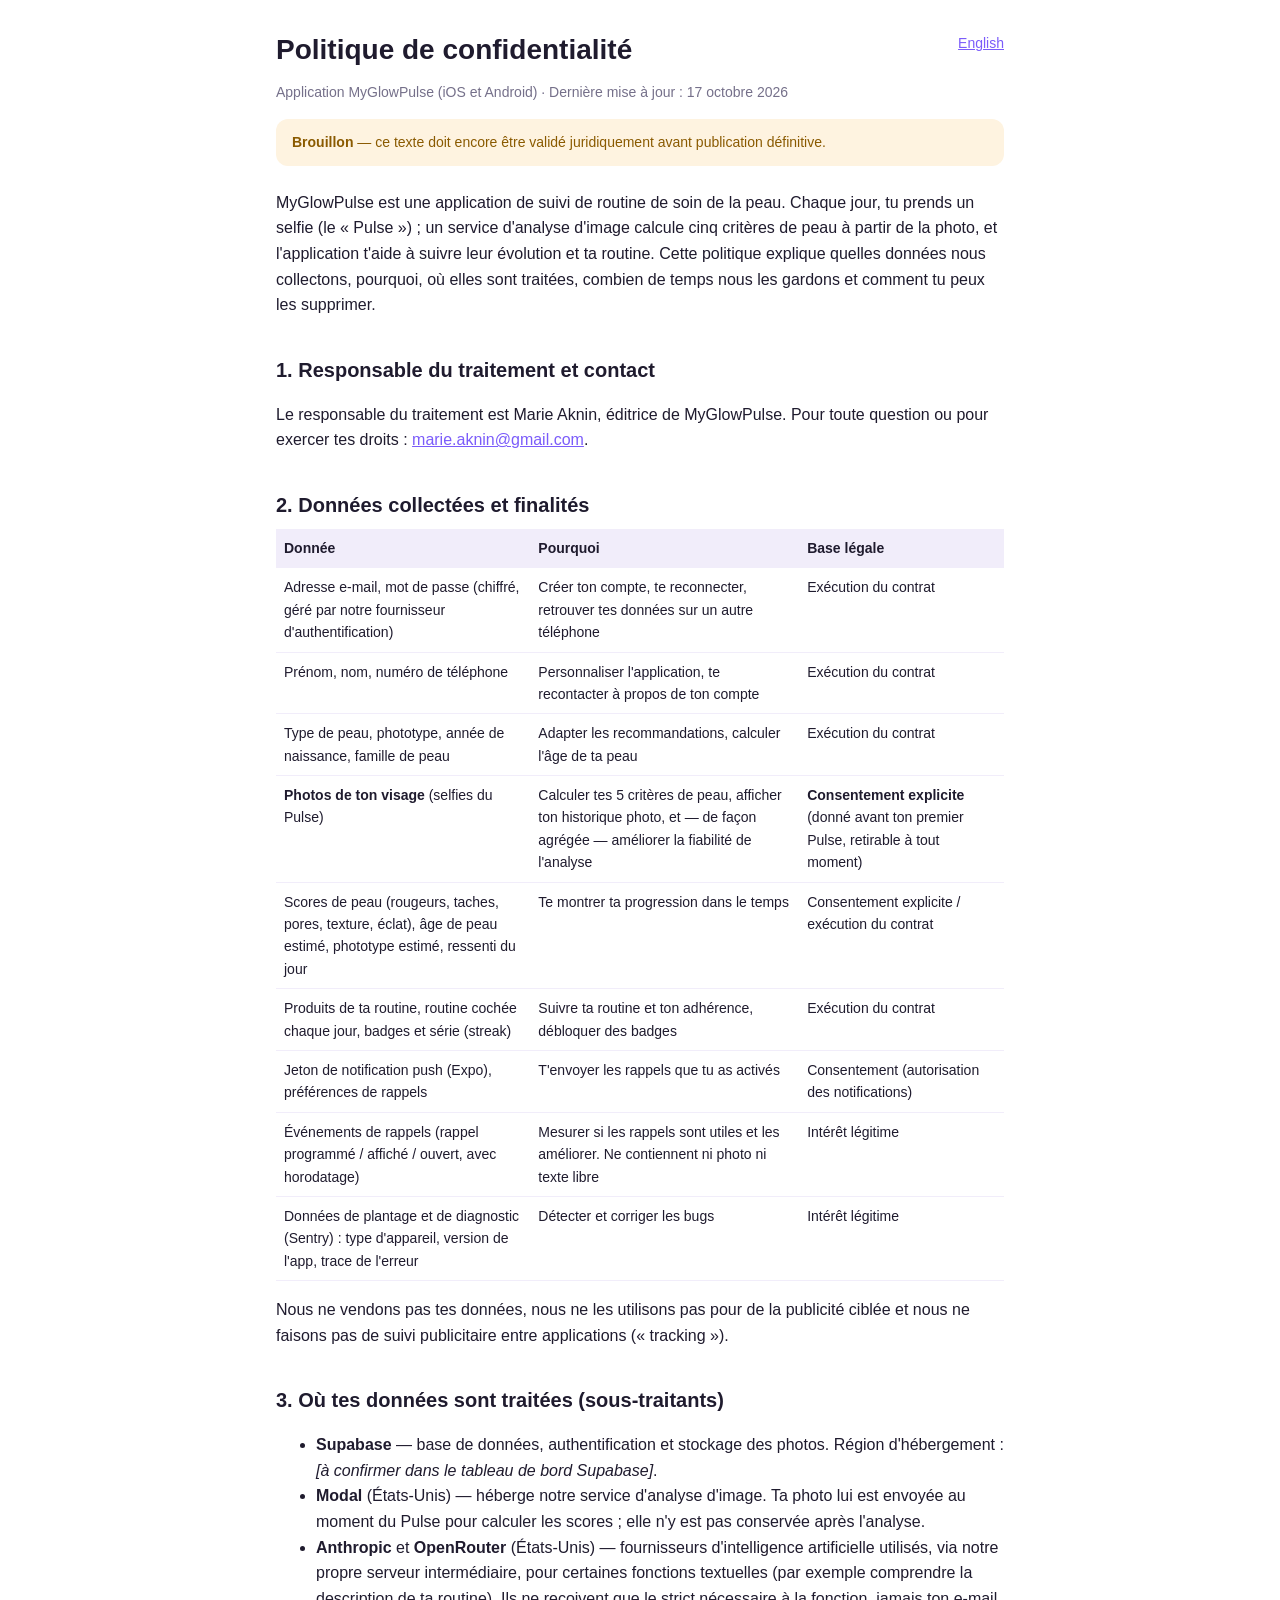
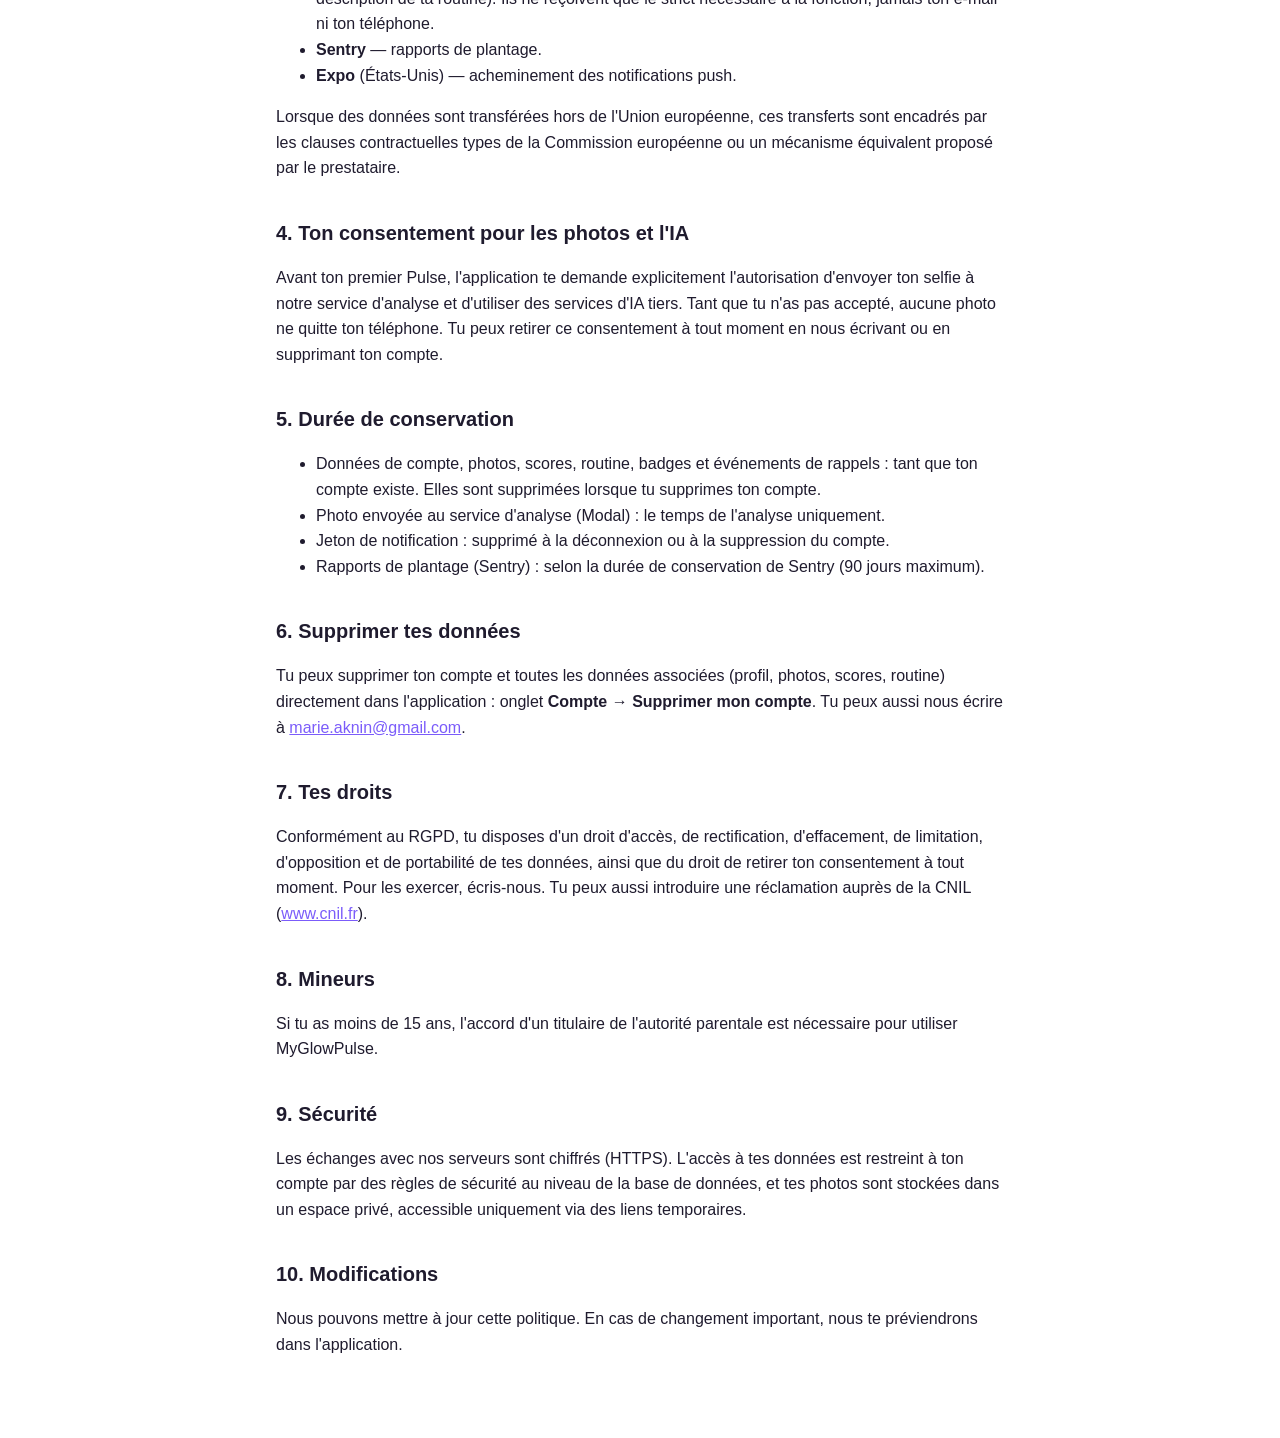
==== privacy/index.html @ eb10ba5a "Privacy policy (fr/en) + support page, moved from myglowpulse-app docs/ (SKI-130) Co-Authored-By: Cl" ====
<!doctype html>
<html lang="fr">
<head>
  <meta charset="utf-8">
  <meta name="viewport" content="width=device-width, initial-scale=1">
  <title>Politique de confidentialité — MyGlowPulse</title>
  <link rel="stylesheet" href="../assets/style.css">
</head>
<body>
<main>
  <a class="lang" href="en/" hreflang="en">English</a>
  <h1>Politique de confidentialité</h1>
  <p class="meta">Application MyGlowPulse (iOS et Android) · Dernière mise à jour : 17 octobre 2026</p>

  <!-- DRAFT: to be validated legally by Marie before the App Store submission (SKI-130). -->
  <div class="draft"><strong>Brouillon</strong> — ce texte doit encore être validé juridiquement avant publication définitive.</div>

  <p>MyGlowPulse est une application de suivi de routine de soin de la peau. Chaque jour, tu prends un selfie (le « Pulse ») ; un service d'analyse d'image calcule cinq critères de peau à partir de la photo, et l'application t'aide à suivre leur évolution et ta routine. Cette politique explique quelles données nous collectons, pourquoi, où elles sont traitées, combien de temps nous les gardons et comment tu peux les supprimer.</p>

  <h2>1. Responsable du traitement et contact</h2>
  <p>Le responsable du traitement est Marie Aknin, éditrice de MyGlowPulse. Pour toute question ou pour exercer tes droits : <a href="mailto:marie.aknin@gmail.com">marie.aknin@gmail.com</a>.</p>

  <h2>2. Données collectées et finalités</h2>
  <div class="table-wrap">
  <table>
    <tr><th>Donnée</th><th>Pourquoi</th><th>Base légale</th></tr>
    <tr><td>Adresse e-mail, mot de passe (chiffré, géré par notre fournisseur d'authentification)</td><td>Créer ton compte, te reconnecter, retrouver tes données sur un autre téléphone</td><td>Exécution du contrat</td></tr>
    <tr><td>Prénom, nom, numéro de téléphone</td><td>Personnaliser l'application, te recontacter à propos de ton compte</td><td>Exécution du contrat</td></tr>
    <tr><td>Type de peau, phototype, année de naissance, famille de peau</td><td>Adapter les recommandations, calculer l'âge de ta peau</td><td>Exécution du contrat</td></tr>
    <tr><td><strong>Photos de ton visage</strong> (selfies du Pulse)</td><td>Calculer tes 5 critères de peau, afficher ton historique photo, et — de façon agrégée — améliorer la fiabilité de l'analyse</td><td><strong>Consentement explicite</strong> (donné avant ton premier Pulse, retirable à tout moment)</td></tr>
    <tr><td>Scores de peau (rougeurs, taches, pores, texture, éclat), âge de peau estimé, phototype estimé, ressenti du jour</td><td>Te montrer ta progression dans le temps</td><td>Consentement explicite / exécution du contrat</td></tr>
    <tr><td>Produits de ta routine, routine cochée chaque jour, badges et série (streak)</td><td>Suivre ta routine et ton adhérence, débloquer des badges</td><td>Exécution du contrat</td></tr>
    <tr><td>Jeton de notification push (Expo), préférences de rappels</td><td>T'envoyer les rappels que tu as activés</td><td>Consentement (autorisation des notifications)</td></tr>
    <tr><td>Événements de rappels (rappel programmé / affiché / ouvert, avec horodatage)</td><td>Mesurer si les rappels sont utiles et les améliorer. Ne contiennent ni photo ni texte libre</td><td>Intérêt légitime</td></tr>
    <tr><td>Données de plantage et de diagnostic (Sentry) : type d'appareil, version de l'app, trace de l'erreur</td><td>Détecter et corriger les bugs</td><td>Intérêt légitime</td></tr>
  </table>
  </div>
  <p>Nous ne vendons pas tes données, nous ne les utilisons pas pour de la publicité ciblée et nous ne faisons pas de suivi publicitaire entre applications (« tracking »).</p>

  <h2>3. Où tes données sont traitées (sous-traitants)</h2>
  <ul>
    <li><strong>Supabase</strong> — base de données, authentification et stockage des photos. Région d'hébergement : <em>[à confirmer dans le tableau de bord Supabase]</em>.</li>
    <li><strong>Modal</strong> (États-Unis) — héberge notre service d'analyse d'image. Ta photo lui est envoyée au moment du Pulse pour calculer les scores ; elle n'y est pas conservée après l'analyse.</li>
    <li><strong>Anthropic</strong> et <strong>OpenRouter</strong> (États-Unis) — fournisseurs d'intelligence artificielle utilisés, via notre propre serveur intermédiaire, pour certaines fonctions textuelles (par exemple comprendre la description de ta routine). Ils ne reçoivent que le strict nécessaire à la fonction, jamais ton e-mail ni ton téléphone.</li>
    <li><strong>Sentry</strong> — rapports de plantage.</li>
    <li><strong>Expo</strong> (États-Unis) — acheminement des notifications push.</li>
  </ul>
  <p>Lorsque des données sont transférées hors de l'Union européenne, ces transferts sont encadrés par les clauses contractuelles types de la Commission européenne ou un mécanisme équivalent proposé par le prestataire.</p>

  <h2>4. Ton consentement pour les photos et l'IA</h2>
  <p>Avant ton premier Pulse, l'application te demande explicitement l'autorisation d'envoyer ton selfie à notre service d'analyse et d'utiliser des services d'IA tiers. Tant que tu n'as pas accepté, aucune photo ne quitte ton téléphone. Tu peux retirer ce consentement à tout moment en nous écrivant ou en supprimant ton compte.</p>

  <h2>5. Durée de conservation</h2>
  <ul>
    <li>Données de compte, photos, scores, routine, badges et événements de rappels : tant que ton compte existe. Elles sont supprimées lorsque tu supprimes ton compte.</li>
    <li>Photo envoyée au service d'analyse (Modal) : le temps de l'analyse uniquement.</li>
    <li>Jeton de notification : supprimé à la déconnexion ou à la suppression du compte.</li>
    <li>Rapports de plantage (Sentry) : selon la durée de conservation de Sentry (90 jours maximum).</li>
  </ul>

  <h2>6. Supprimer tes données</h2>
  <p>Tu peux supprimer ton compte et toutes les données associées (profil, photos, scores, routine) directement dans l'application : onglet <strong>Compte</strong> → <strong>Supprimer mon compte</strong>. Tu peux aussi nous écrire à <a href="mailto:marie.aknin@gmail.com">marie.aknin@gmail.com</a>.</p>

  <h2>7. Tes droits</h2>
  <p>Conformément au RGPD, tu disposes d'un droit d'accès, de rectification, d'effacement, de limitation, d'opposition et de portabilité de tes données, ainsi que du droit de retirer ton consentement à tout moment. Pour les exercer, écris-nous. Tu peux aussi introduire une réclamation auprès de la CNIL (<a href="https://www.cnil.fr">www.cnil.fr</a>).</p>

  <h2>8. Mineurs</h2>
  <p>Si tu as moins de 15 ans, l'accord d'un titulaire de l'autorité parentale est nécessaire pour utiliser MyGlowPulse.</p>

  <h2>9. Sécurité</h2>
  <p>Les échanges avec nos serveurs sont chiffrés (HTTPS). L'accès à tes données est restreint à ton compte par des règles de sécurité au niveau de la base de données, et tes photos sont stockées dans un espace privé, accessible uniquement via des liens temporaires.</p>

  <h2>10. Modifications</h2>
  <p>Nous pouvons mettre à jour cette politique. En cas de changement important, nous te préviendrons dans l'application.</p>
</main>
</body>
</html>
---- assets/style.css ----
/* MyGlowPulse — static legal/support pages (GitHub Pages, SKI-130). */
:root { --brand: #7B5CFA; --text: #1F1B2E; --muted: #75708A; --bg: #FFFFFF; --soft: #F1EDFA; --warn: #FEF3E0; --warn-text: #8A5A00; }
@media (prefers-color-scheme: dark) {
  :root { --text: #EDEAF5; --muted: #A9A3BF; --bg: #16131F; --soft: #221D30; --warn: #3A2E14; --warn-text: #F5C26B; }
}
* { box-sizing: border-box; }
body { margin: 0; background: var(--bg); color: var(--text); font: 16px/1.6 -apple-system, BlinkMacSystemFont, "Segoe UI", Roboto, sans-serif; }
main { max-width: 760px; margin: 0 auto; padding: 32px 16px 64px; }
h1 { font-size: 28px; line-height: 1.25; margin: 0 0 8px; }
h2 { font-size: 20px; margin: 36px 0 8px; }
h3 { font-size: 16px; margin: 20px 0 4px; }
a { color: var(--brand); }
.meta { color: var(--muted); font-size: 14px; }
.lang { float: right; font-size: 14px; }
.draft { background: var(--warn); color: var(--warn-text); border-radius: 12px; padding: 12px 16px; margin: 16px 0 24px; font-size: 14px; }
.table-wrap { overflow-x: auto; }
table { border-collapse: collapse; width: 100%; font-size: 14px; }
th, td { text-align: left; vertical-align: top; padding: 8px; border-bottom: 1px solid var(--soft); }
th { background: var(--soft); }
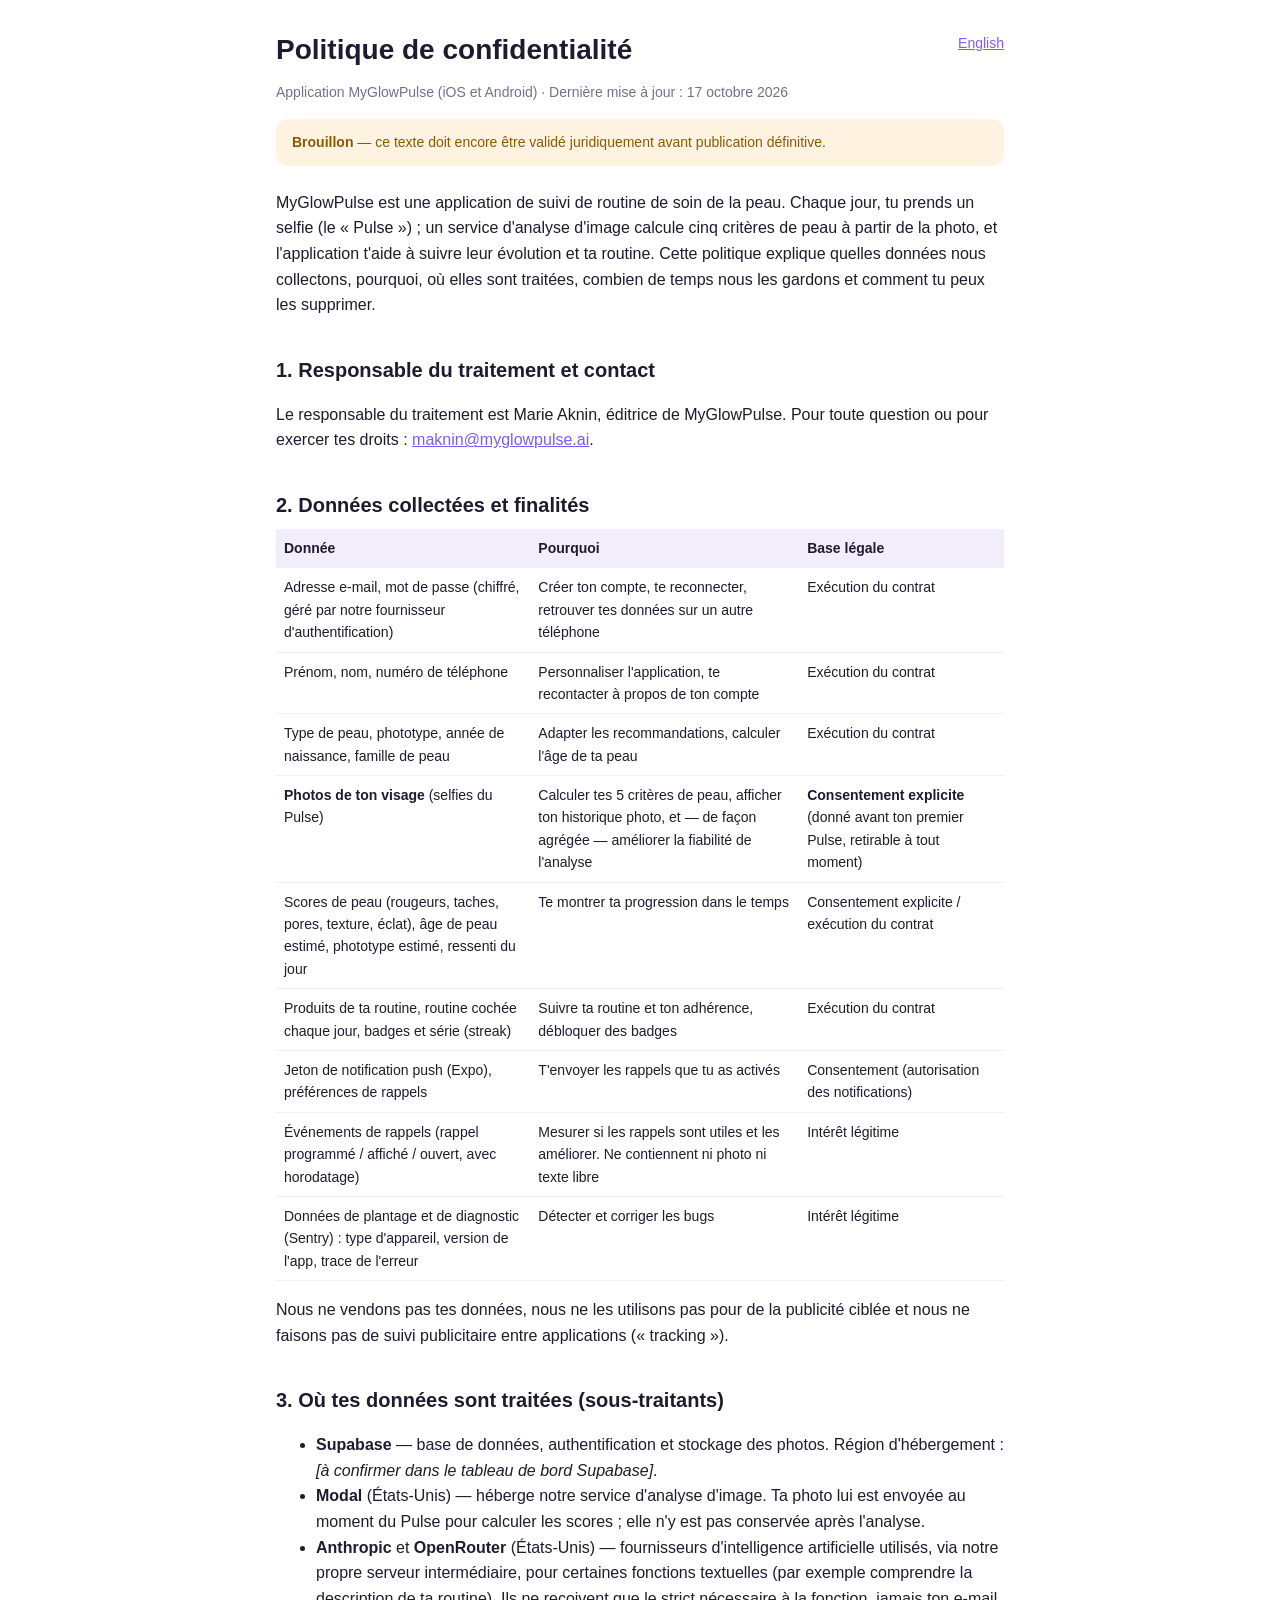
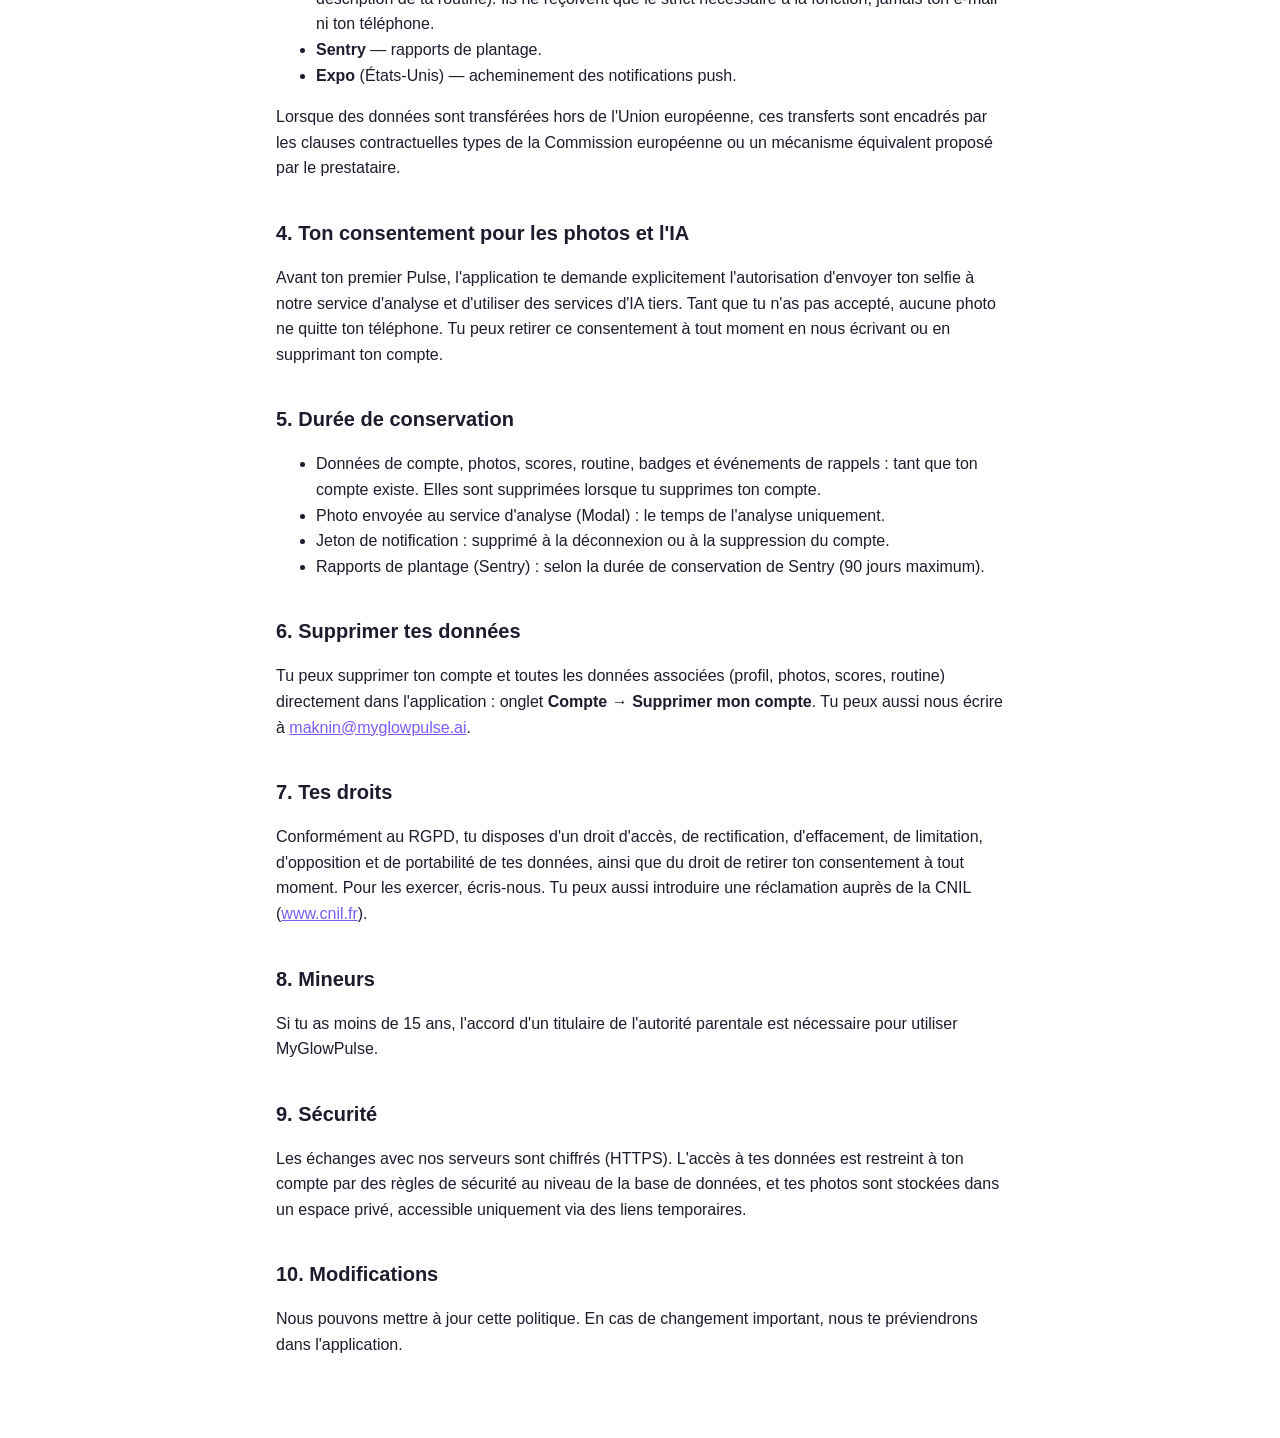
==== commit 3cfb6995: "Contact address: maknin@myglowpulse.ai Co-Authored-By: Claude Fable 5.1 <noreply@anthropic.com>" ====
--- a/privacy/index.html
+++ b/privacy/index.html
@@ -18,7 +18,7 @@
   <p>MyGlowPulse est une application de suivi de routine de soin de la peau. Chaque jour, tu prends un selfie (le « Pulse ») ; un service d'analyse d'image calcule cinq critères de peau à partir de la photo, et l'application t'aide à suivre leur évolution et ta routine. Cette politique explique quelles données nous collectons, pourquoi, où elles sont traitées, combien de temps nous les gardons et comment tu peux les supprimer.</p>
 
   <h2>1. Responsable du traitement et contact</h2>
-  <p>Le responsable du traitement est Marie Aknin, éditrice de MyGlowPulse. Pour toute question ou pour exercer tes droits : <a href="mailto:marie.aknin@gmail.com">marie.aknin@gmail.com</a>.</p>
+  <p>Le responsable du traitement est Marie Aknin, éditrice de MyGlowPulse. Pour toute question ou pour exercer tes droits : <a href="mailto:maknin@myglowpulse.ai">maknin@myglowpulse.ai</a>.</p>
 
   <h2>2. Données collectées et finalités</h2>
   <div class="table-wrap">
@@ -59,7 +59,7 @@
   </ul>
 
   <h2>6. Supprimer tes données</h2>
-  <p>Tu peux supprimer ton compte et toutes les données associées (profil, photos, scores, routine) directement dans l'application : onglet <strong>Compte</strong> → <strong>Supprimer mon compte</strong>. Tu peux aussi nous écrire à <a href="mailto:marie.aknin@gmail.com">marie.aknin@gmail.com</a>.</p>
+  <p>Tu peux supprimer ton compte et toutes les données associées (profil, photos, scores, routine) directement dans l'application : onglet <strong>Compte</strong> → <strong>Supprimer mon compte</strong>. Tu peux aussi nous écrire à <a href="mailto:maknin@myglowpulse.ai">maknin@myglowpulse.ai</a>.</p>
 
   <h2>7. Tes droits</h2>
   <p>Conformément au RGPD, tu disposes d'un droit d'accès, de rectification, d'effacement, de limitation, d'opposition et de portabilité de tes données, ainsi que du droit de retirer ton consentement à tout moment. Pour les exercer, écris-nous. Tu peux aussi introduire une réclamation auprès de la CNIL (<a href="https://www.cnil.fr">www.cnil.fr</a>).</p>
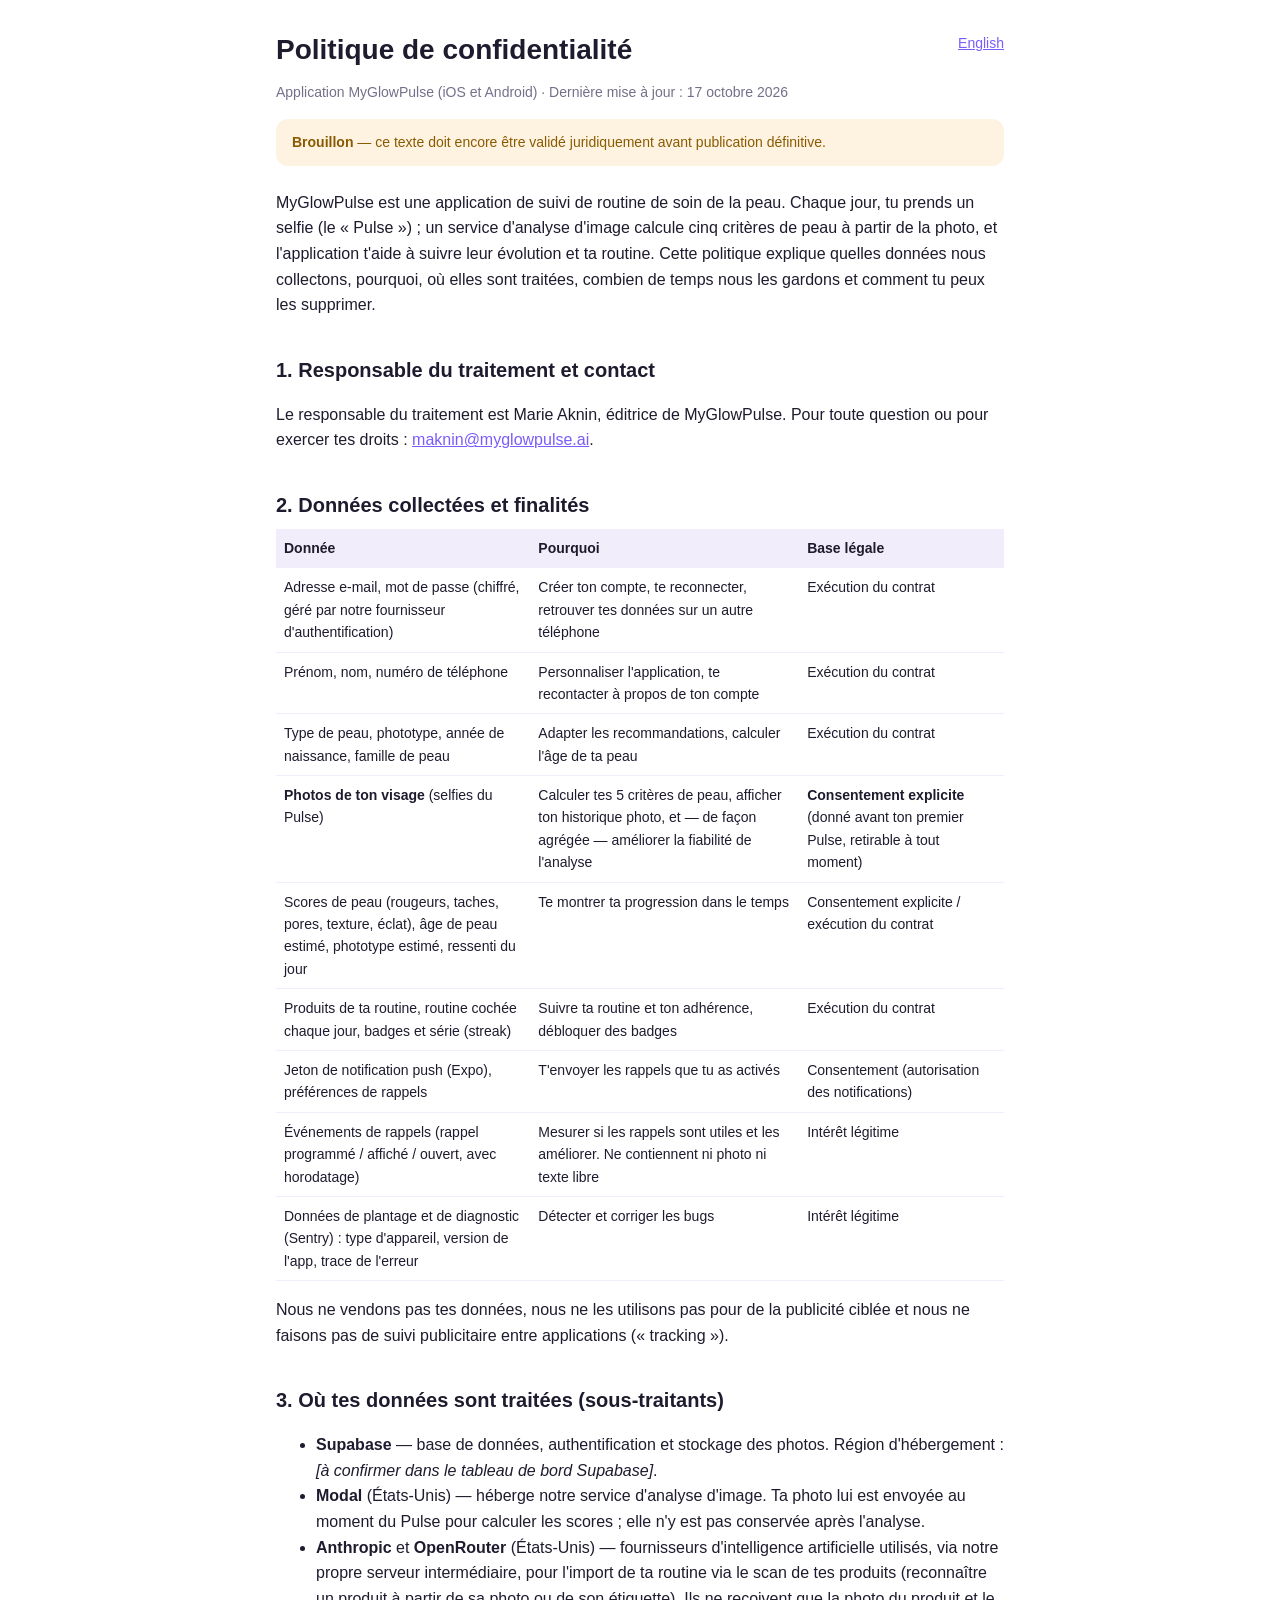
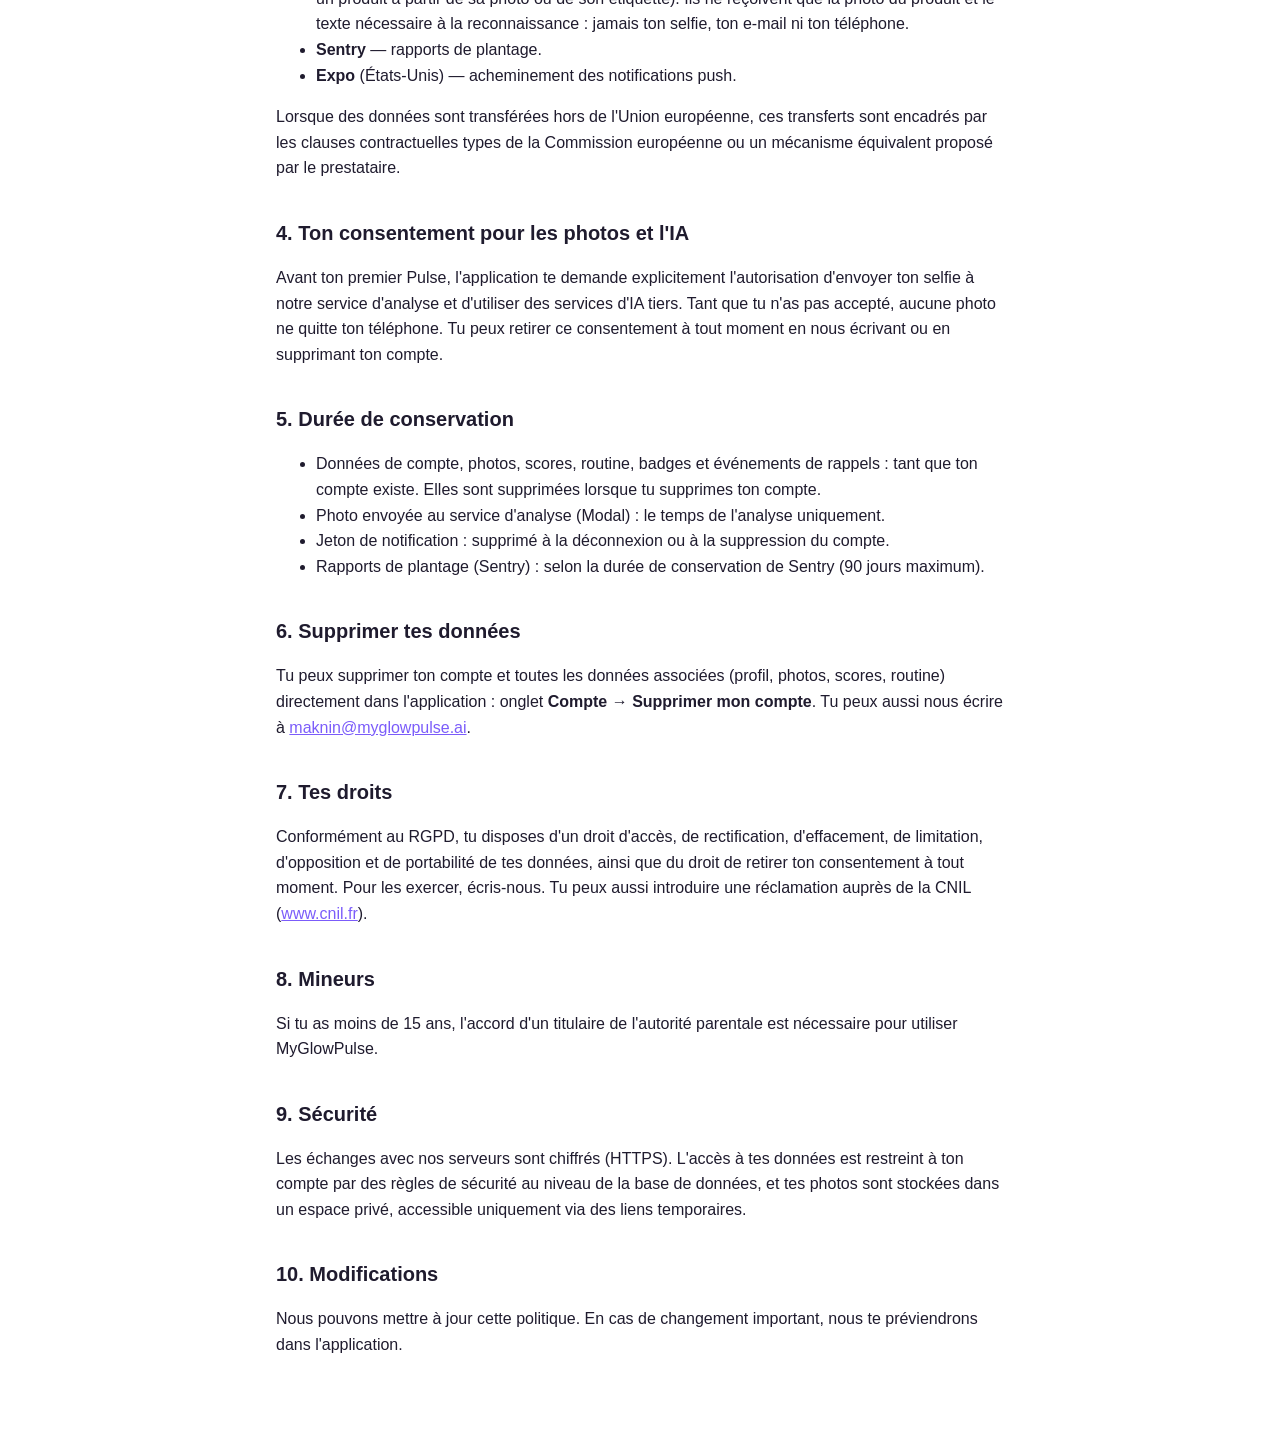
==== commit b71d65e2: "AI providers: describe the real use (routine import via product scan) Co-Authored-By: Claude Fable 5" ====
--- a/privacy/index.html
+++ b/privacy/index.html
@@ -41,7 +41,7 @@
   <ul>
     <li><strong>Supabase</strong> — base de données, authentification et stockage des photos. Région d'hébergement : <em>[à confirmer dans le tableau de bord Supabase]</em>.</li>
     <li><strong>Modal</strong> (États-Unis) — héberge notre service d'analyse d'image. Ta photo lui est envoyée au moment du Pulse pour calculer les scores ; elle n'y est pas conservée après l'analyse.</li>
-    <li><strong>Anthropic</strong> et <strong>OpenRouter</strong> (États-Unis) — fournisseurs d'intelligence artificielle utilisés, via notre propre serveur intermédiaire, pour certaines fonctions textuelles (par exemple comprendre la description de ta routine). Ils ne reçoivent que le strict nécessaire à la fonction, jamais ton e-mail ni ton téléphone.</li>
+    <li><strong>Anthropic</strong> et <strong>OpenRouter</strong> (États-Unis) — fournisseurs d'intelligence artificielle utilisés, via notre propre serveur intermédiaire, pour l'import de ta routine via le scan de tes produits (reconnaître un produit à partir de sa photo ou de son étiquette). Ils ne reçoivent que la photo du produit et le texte nécessaire à la reconnaissance : jamais ton selfie, ton e-mail ni ton téléphone.</li>
     <li><strong>Sentry</strong> — rapports de plantage.</li>
     <li><strong>Expo</strong> (États-Unis) — acheminement des notifications push.</li>
   </ul>
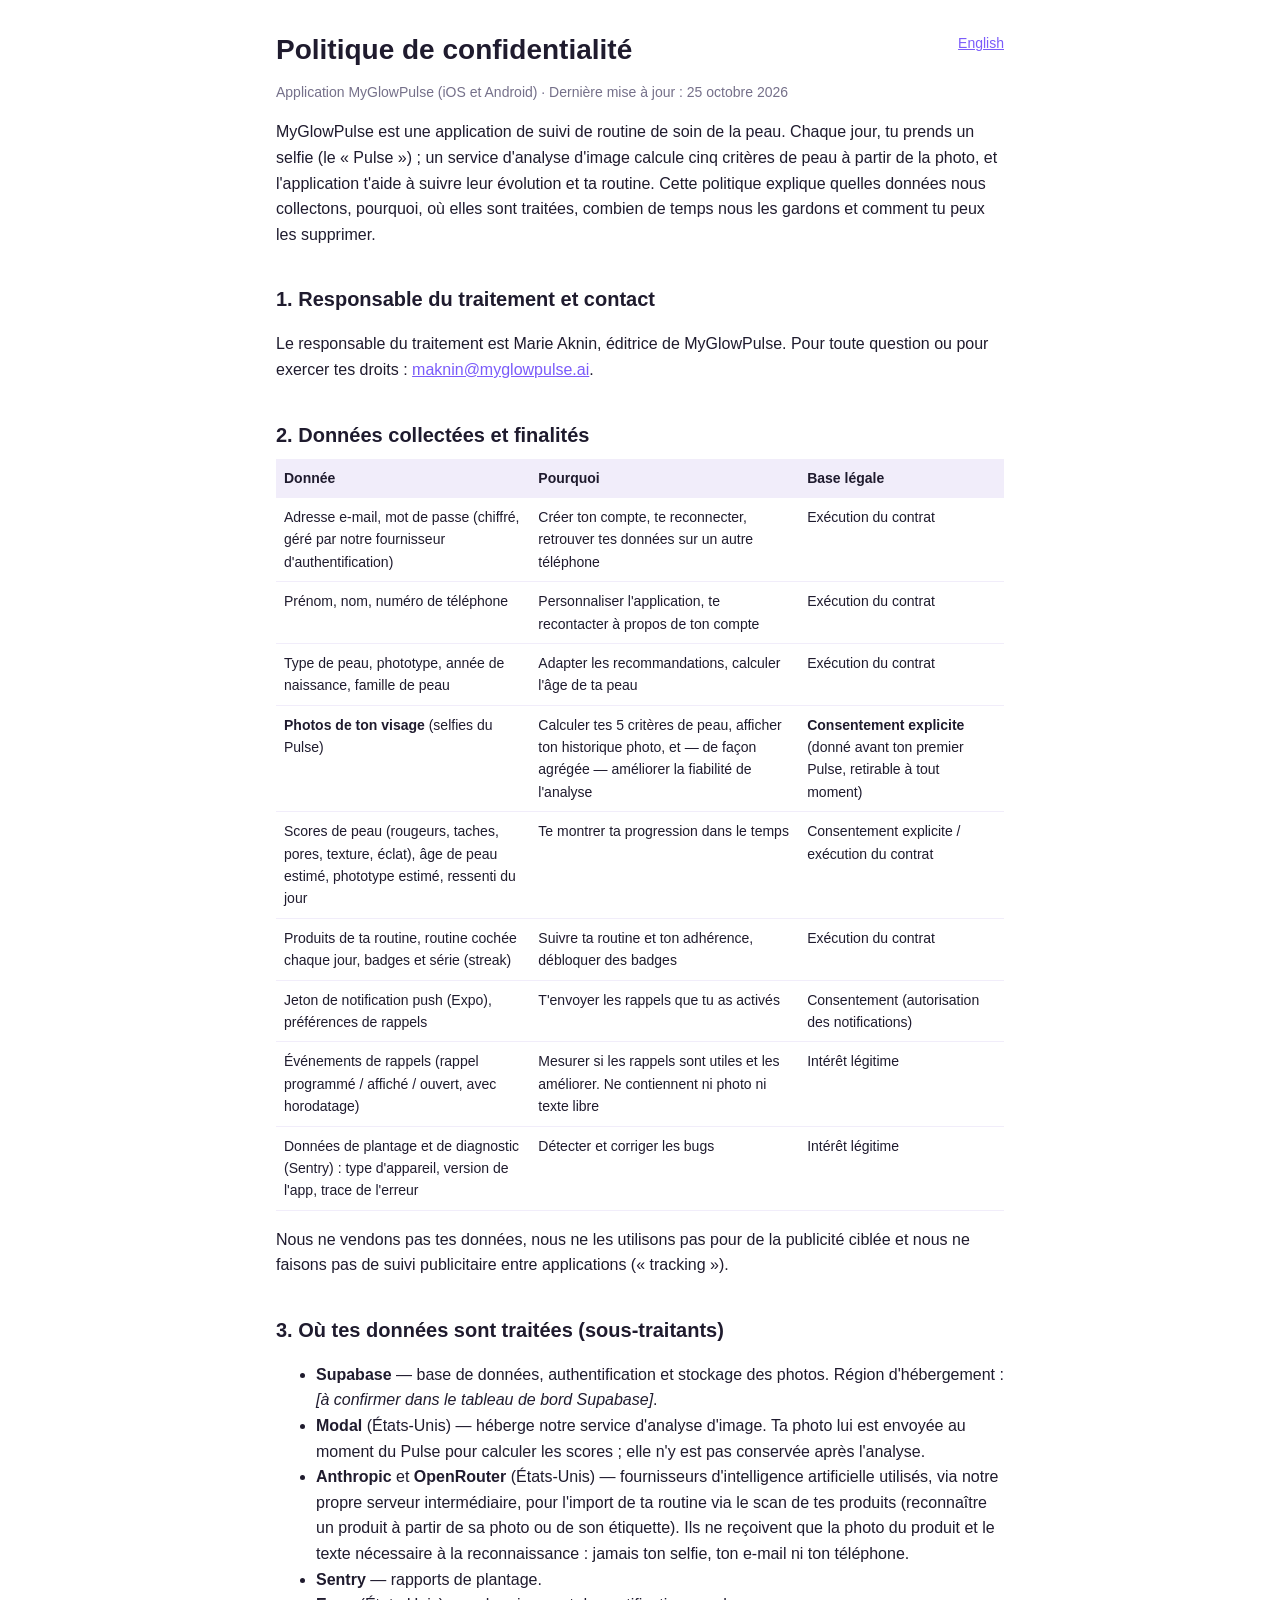
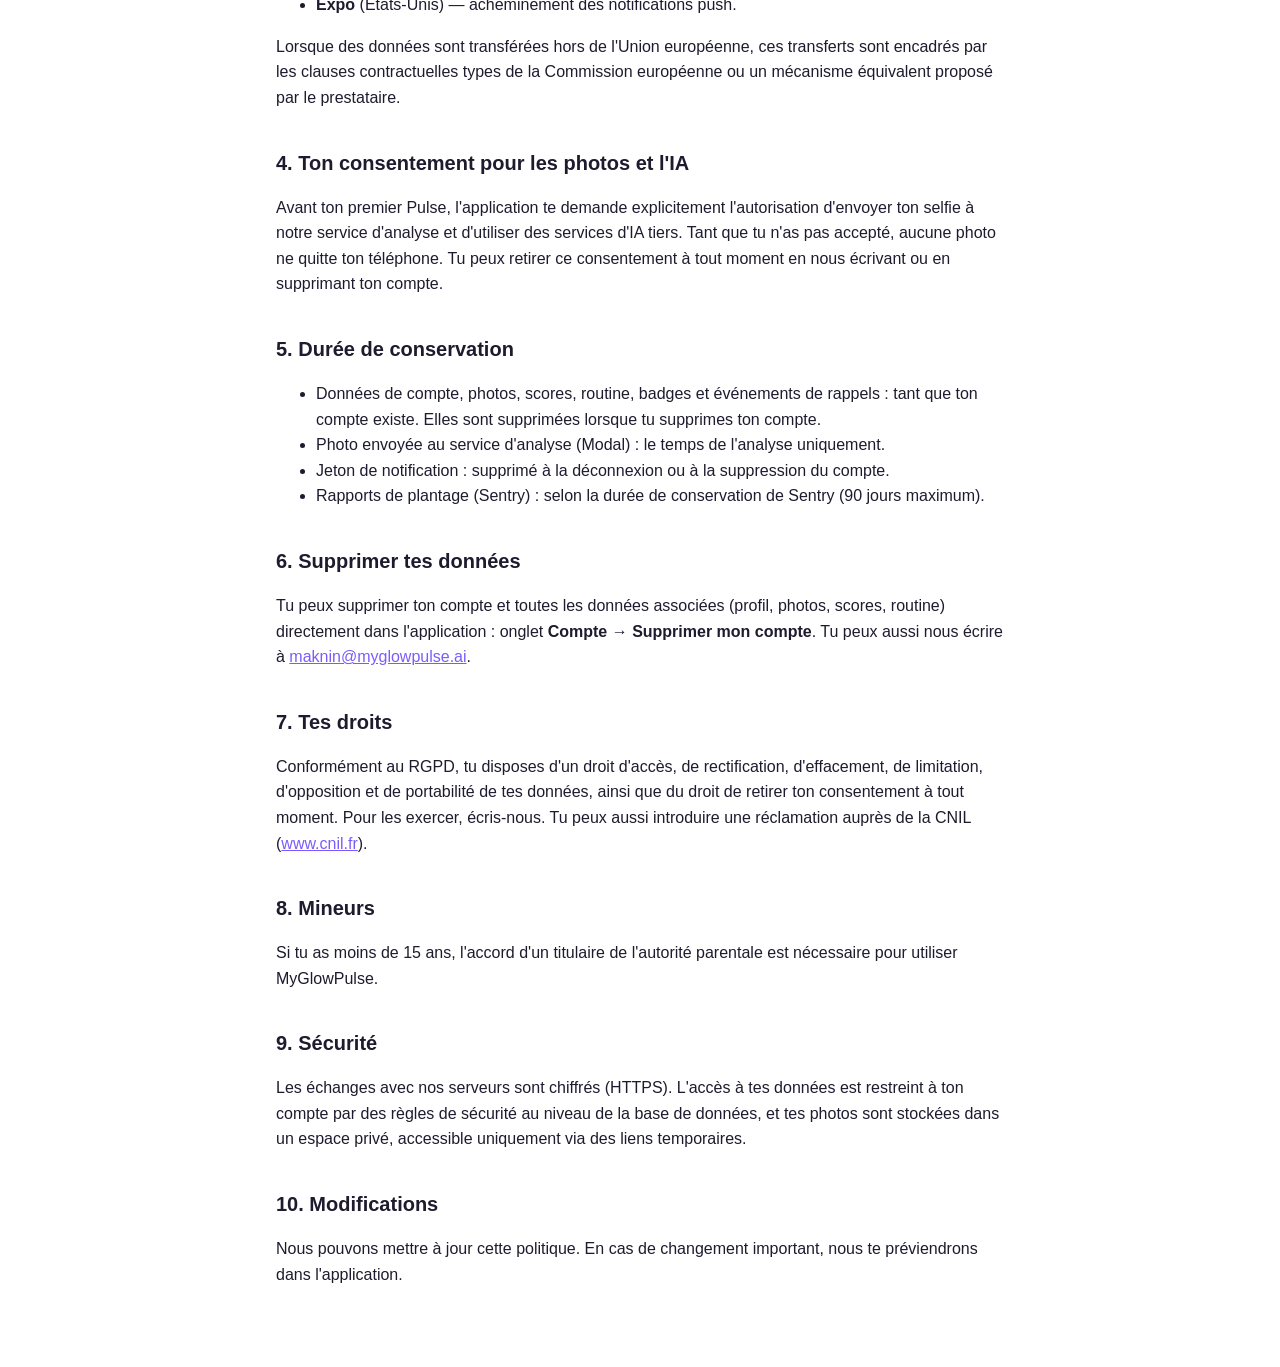
==== commit 6c5ba213: "Remove the DRAFT banner: policy validated by Marie on 2026-10-25 Co-Authored-By: Claude Fable 5.1 <n" ====
--- a/privacy/index.html
+++ b/privacy/index.html
@@ -10,10 +10,8 @@
 <main>
   <a class="lang" href="en/" hreflang="en">English</a>
   <h1>Politique de confidentialité</h1>
-  <p class="meta">Application MyGlowPulse (iOS et Android) · Dernière mise à jour : 17 octobre 2026</p>
+  <p class="meta">Application MyGlowPulse (iOS et Android) · Dernière mise à jour : 25 octobre 2026</p>
 
-  <!-- DRAFT: to be validated legally by Marie before the App Store submission (SKI-130). -->
-  <div class="draft"><strong>Brouillon</strong> — ce texte doit encore être validé juridiquement avant publication définitive.</div>
 
   <p>MyGlowPulse est une application de suivi de routine de soin de la peau. Chaque jour, tu prends un selfie (le « Pulse ») ; un service d'analyse d'image calcule cinq critères de peau à partir de la photo, et l'application t'aide à suivre leur évolution et ta routine. Cette politique explique quelles données nous collectons, pourquoi, où elles sont traitées, combien de temps nous les gardons et comment tu peux les supprimer.</p>
 
--- a/assets/style.css
+++ b/assets/style.css
@@ -12,7 +12,6 @@
 a { color: var(--brand); }
 .meta { color: var(--muted); font-size: 14px; }
 .lang { float: right; font-size: 14px; }
-.draft { background: var(--warn); color: var(--warn-text); border-radius: 12px; padding: 12px 16px; margin: 16px 0 24px; font-size: 14px; }
 .table-wrap { overflow-x: auto; }
 table { border-collapse: collapse; width: 100%; font-size: 14px; }
 th, td { text-align: left; vertical-align: top; padding: 8px; border-bottom: 1px solid var(--soft); }
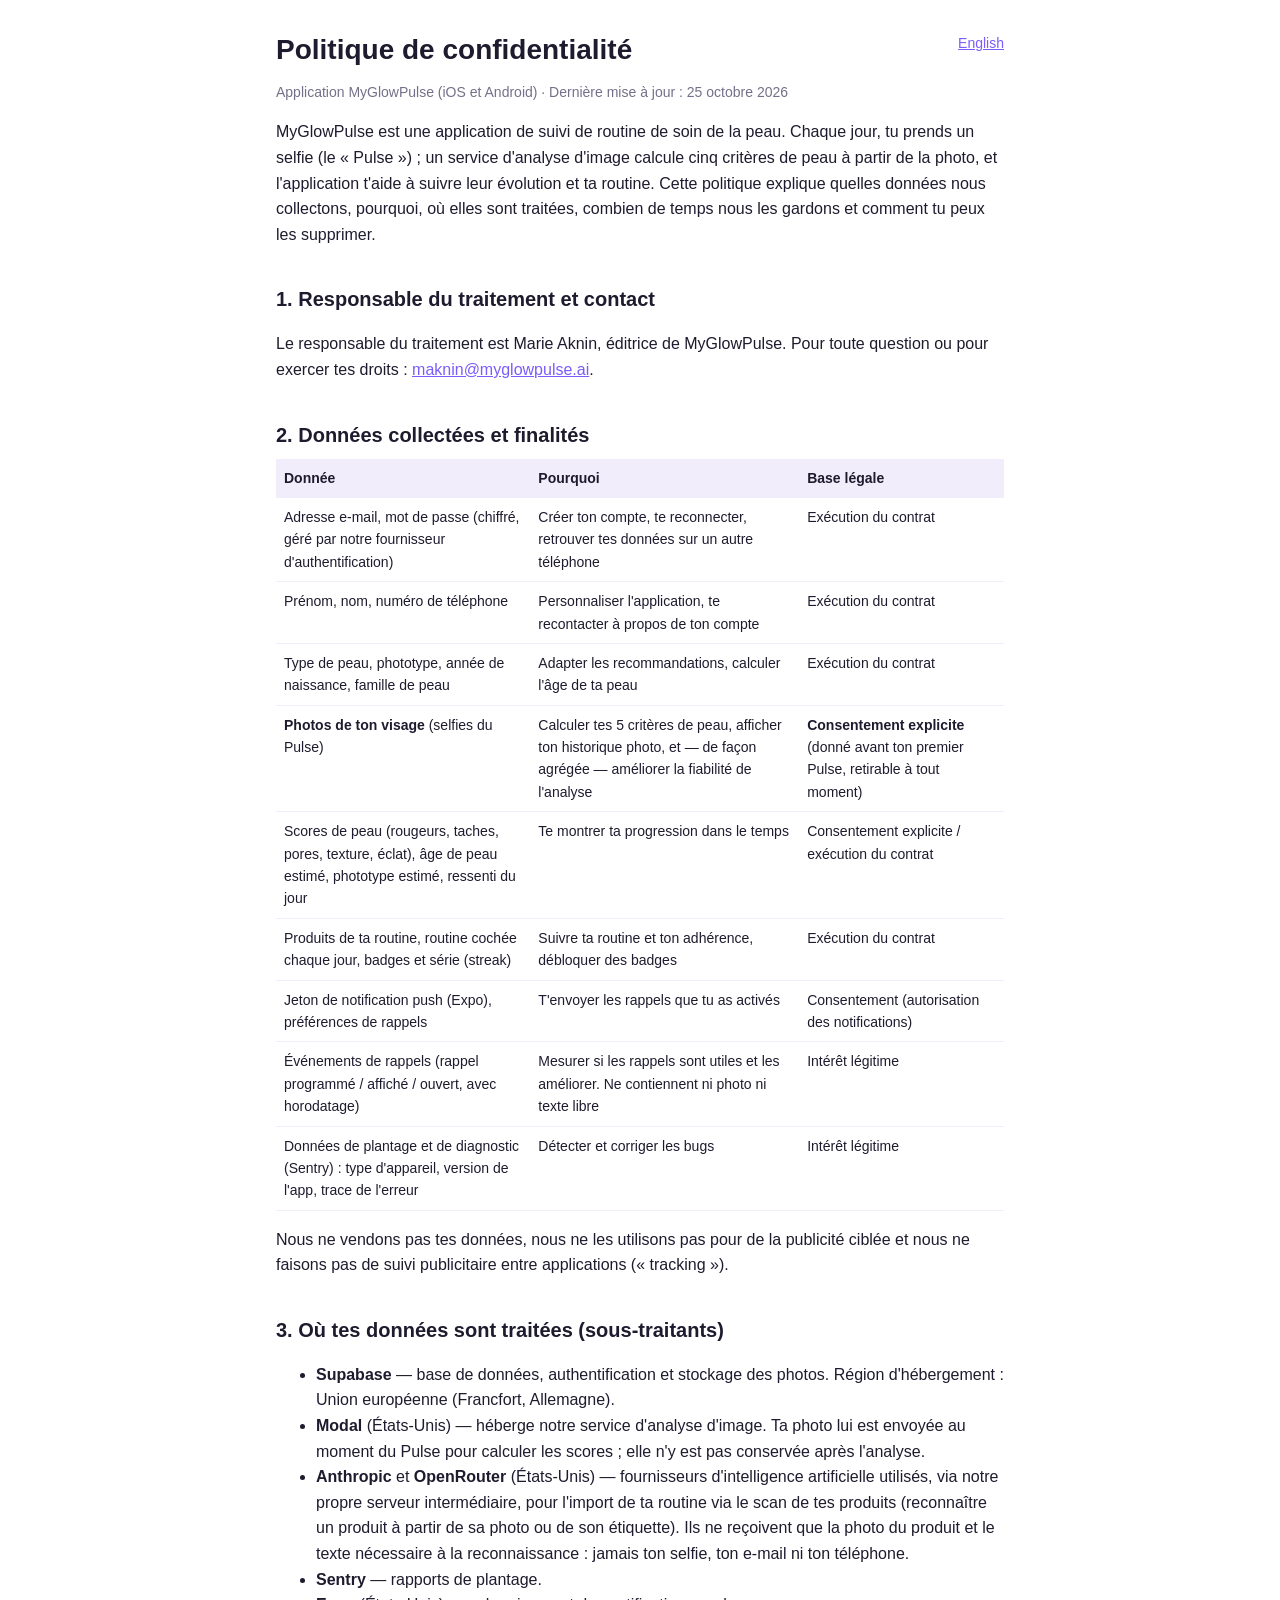
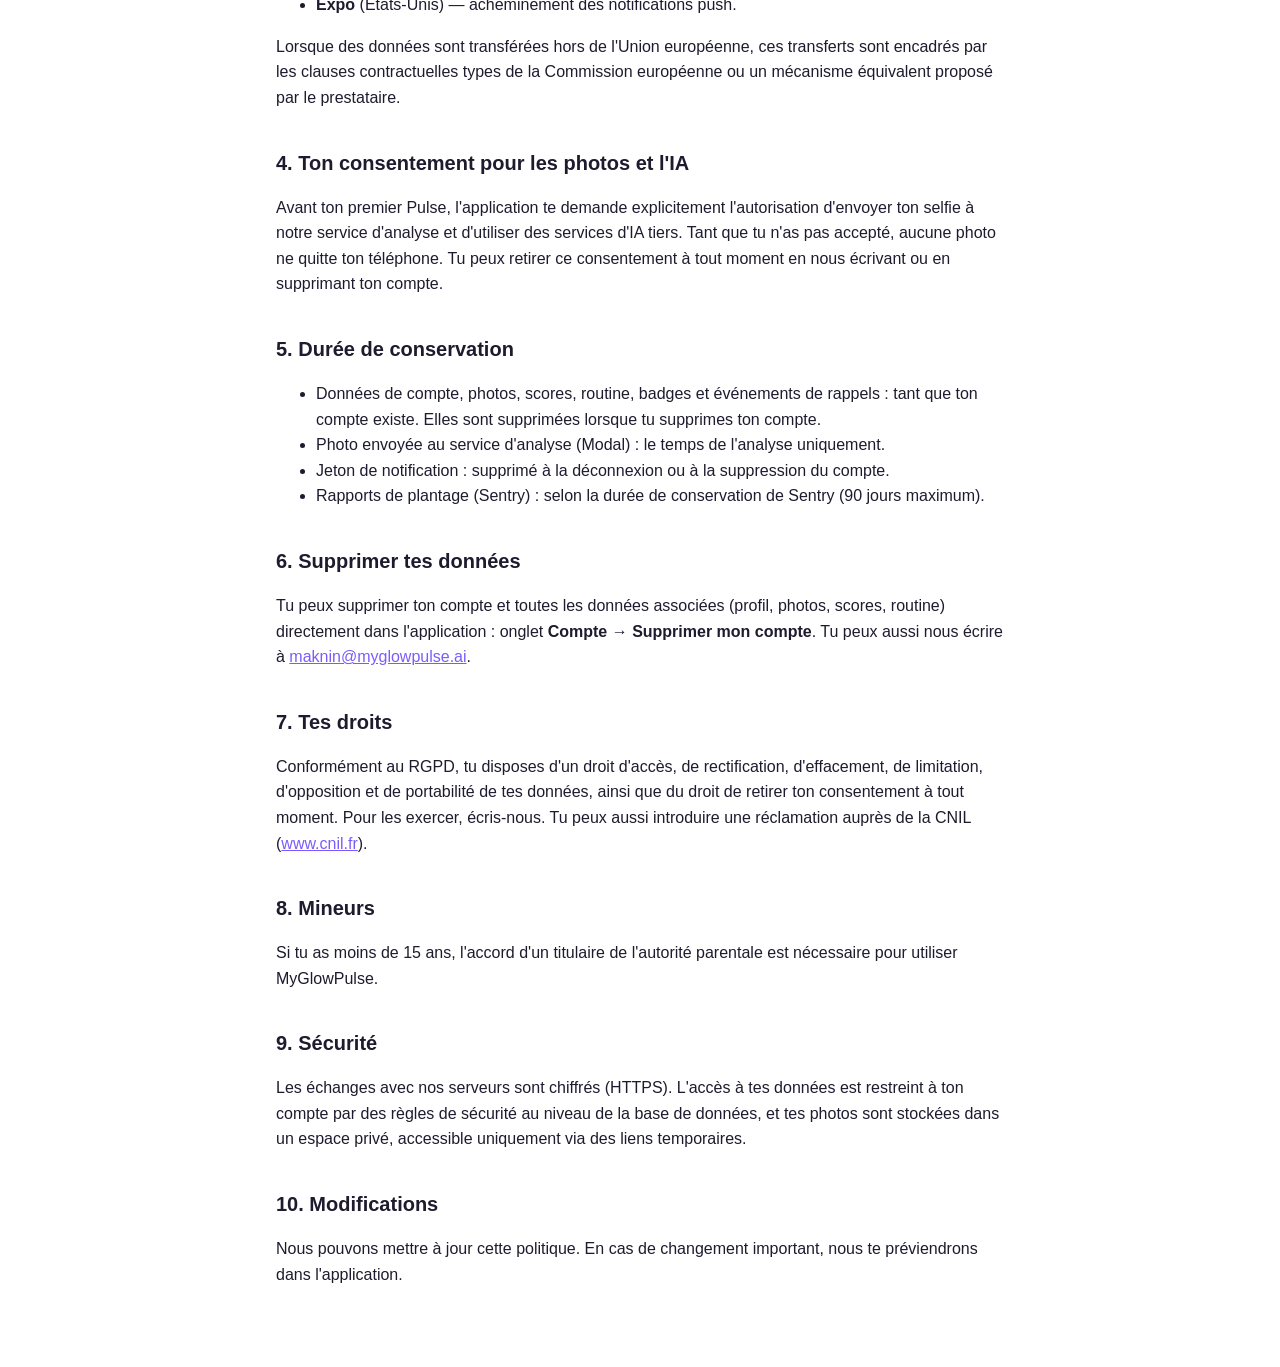
==== commit 90fc0d5e: "Supabase hosting region: EU (Frankfurt), resolved from the project's AWS address Co-Authored-By: Cla" ====
--- a/privacy/index.html
+++ b/privacy/index.html
@@ -11,7 +11,6 @@
   <a class="lang" href="en/" hreflang="en">English</a>
   <h1>Politique de confidentialité</h1>
   <p class="meta">Application MyGlowPulse (iOS et Android) · Dernière mise à jour : 25 octobre 2026</p>
-
 
   <p>MyGlowPulse est une application de suivi de routine de soin de la peau. Chaque jour, tu prends un selfie (le « Pulse ») ; un service d'analyse d'image calcule cinq critères de peau à partir de la photo, et l'application t'aide à suivre leur évolution et ta routine. Cette politique explique quelles données nous collectons, pourquoi, où elles sont traitées, combien de temps nous les gardons et comment tu peux les supprimer.</p>
 
@@ -37,7 +36,7 @@
 
   <h2>3. Où tes données sont traitées (sous-traitants)</h2>
   <ul>
-    <li><strong>Supabase</strong> — base de données, authentification et stockage des photos. Région d'hébergement : <em>[à confirmer dans le tableau de bord Supabase]</em>.</li>
+    <li><strong>Supabase</strong> — base de données, authentification et stockage des photos. Région d'hébergement : Union européenne (Francfort, Allemagne).</li>
     <li><strong>Modal</strong> (États-Unis) — héberge notre service d'analyse d'image. Ta photo lui est envoyée au moment du Pulse pour calculer les scores ; elle n'y est pas conservée après l'analyse.</li>
     <li><strong>Anthropic</strong> et <strong>OpenRouter</strong> (États-Unis) — fournisseurs d'intelligence artificielle utilisés, via notre propre serveur intermédiaire, pour l'import de ta routine via le scan de tes produits (reconnaître un produit à partir de sa photo ou de son étiquette). Ils ne reçoivent que la photo du produit et le texte nécessaire à la reconnaissance : jamais ton selfie, ton e-mail ni ton téléphone.</li>
     <li><strong>Sentry</strong> — rapports de plantage.</li>
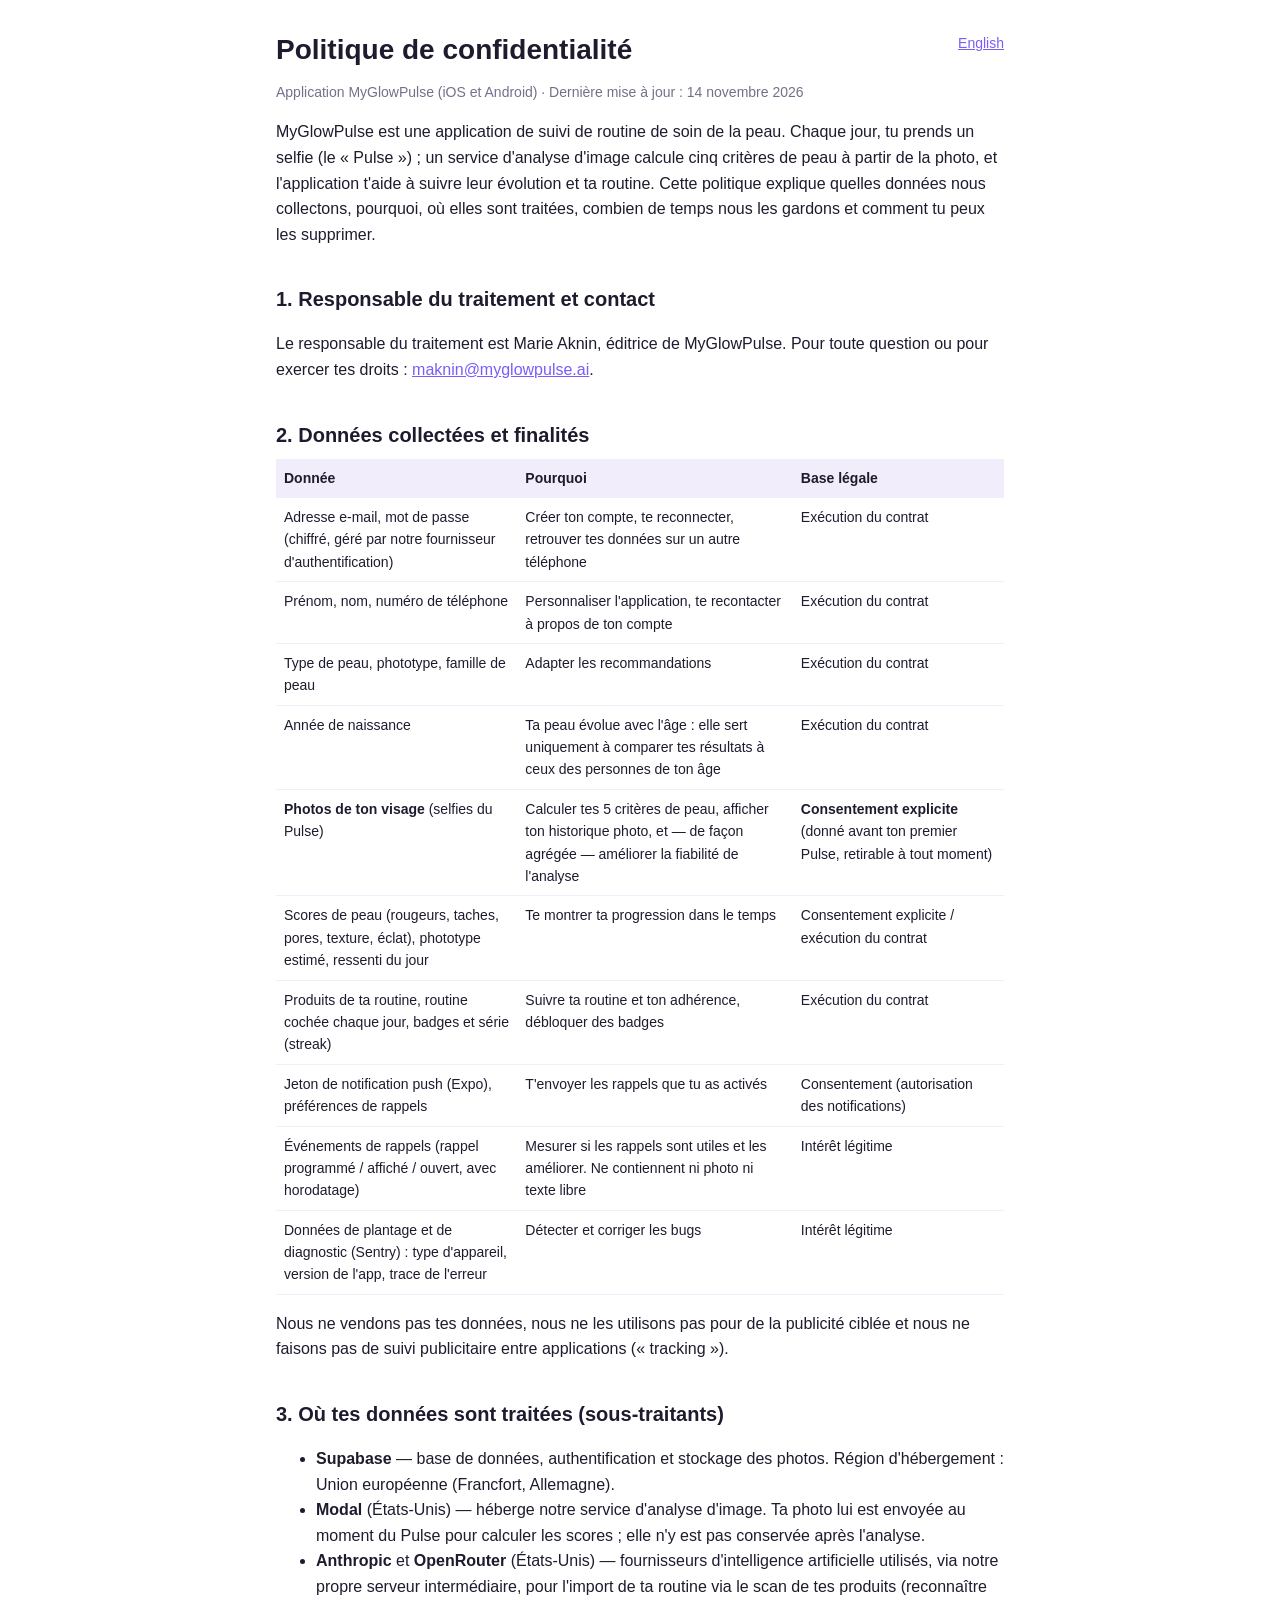
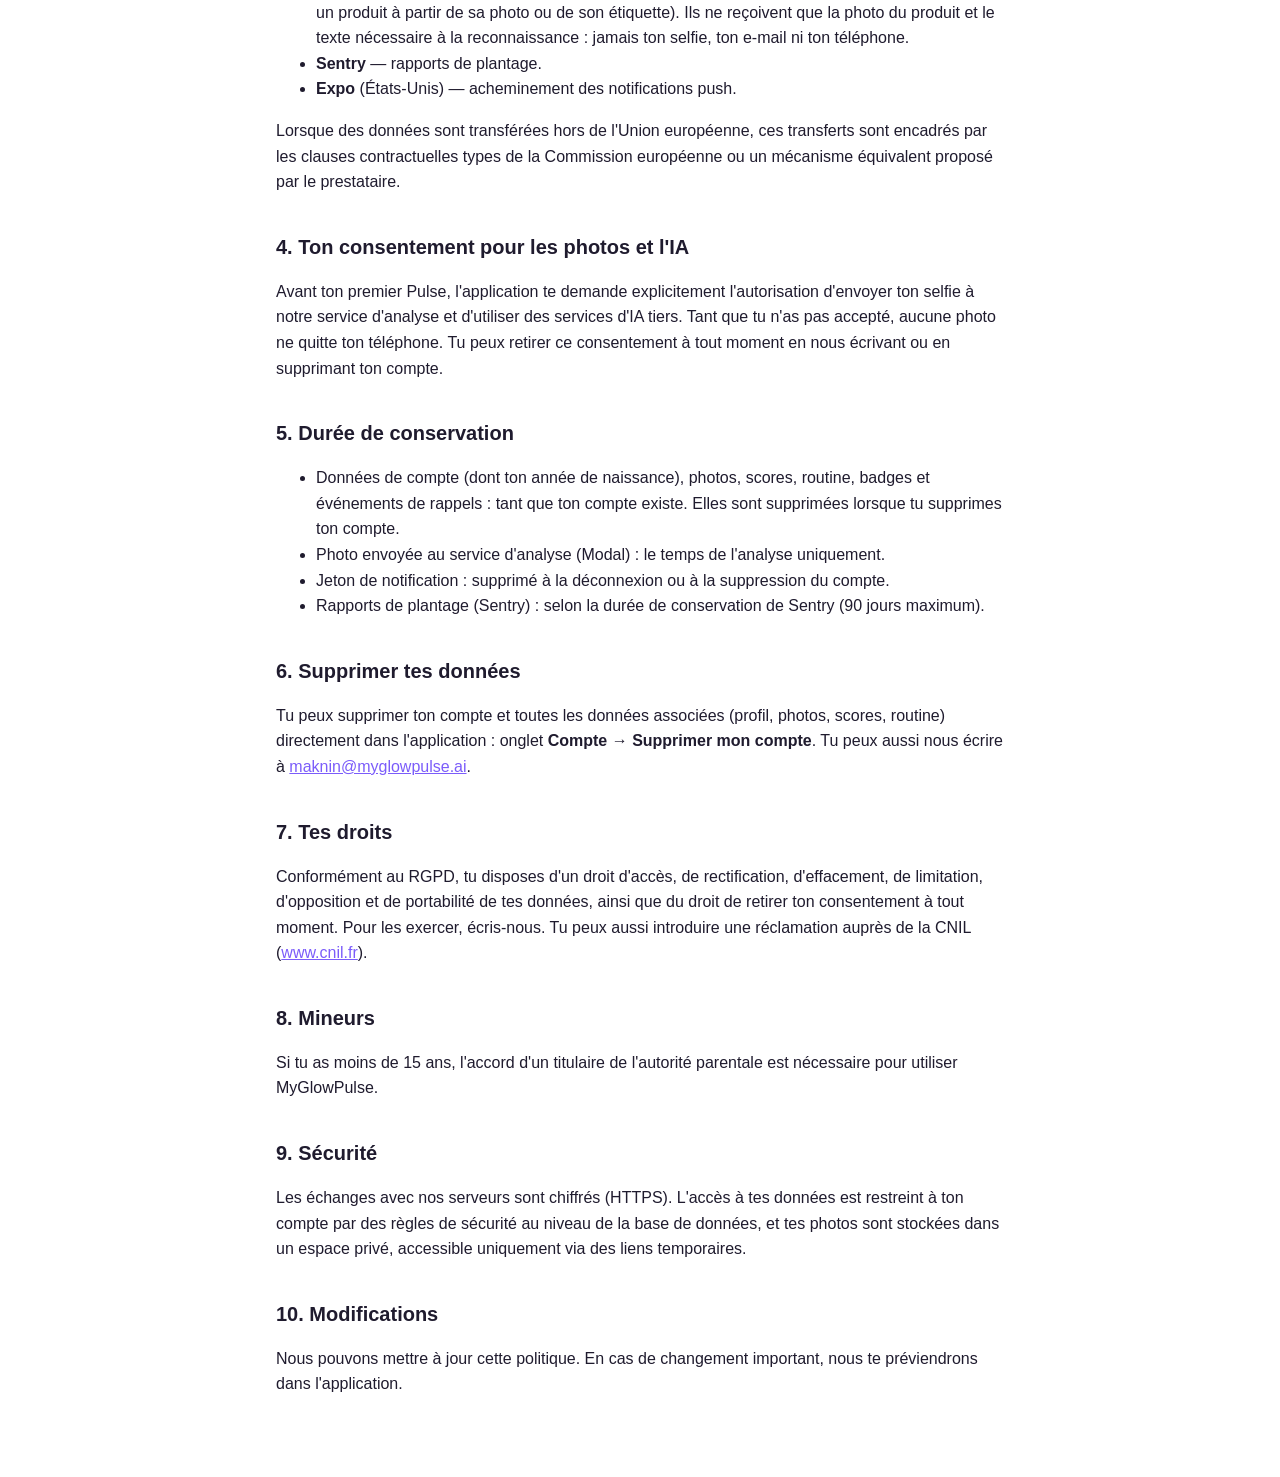
==== commit f2a71c70: "Privacy: declare the birth year's single purpose, drop skin age (SKI-176) The birth year now has its" ====
--- a/privacy/index.html
+++ b/privacy/index.html
@@ -10,7 +10,7 @@
 <main>
   <a class="lang" href="en/" hreflang="en">English</a>
   <h1>Politique de confidentialité</h1>
-  <p class="meta">Application MyGlowPulse (iOS et Android) · Dernière mise à jour : 25 octobre 2026</p>
+  <p class="meta">Application MyGlowPulse (iOS et Android) · Dernière mise à jour : 14 novembre 2026</p>
 
   <p>MyGlowPulse est une application de suivi de routine de soin de la peau. Chaque jour, tu prends un selfie (le « Pulse ») ; un service d'analyse d'image calcule cinq critères de peau à partir de la photo, et l'application t'aide à suivre leur évolution et ta routine. Cette politique explique quelles données nous collectons, pourquoi, où elles sont traitées, combien de temps nous les gardons et comment tu peux les supprimer.</p>
 
@@ -23,9 +23,10 @@
     <tr><th>Donnée</th><th>Pourquoi</th><th>Base légale</th></tr>
     <tr><td>Adresse e-mail, mot de passe (chiffré, géré par notre fournisseur d'authentification)</td><td>Créer ton compte, te reconnecter, retrouver tes données sur un autre téléphone</td><td>Exécution du contrat</td></tr>
     <tr><td>Prénom, nom, numéro de téléphone</td><td>Personnaliser l'application, te recontacter à propos de ton compte</td><td>Exécution du contrat</td></tr>
-    <tr><td>Type de peau, phototype, année de naissance, famille de peau</td><td>Adapter les recommandations, calculer l'âge de ta peau</td><td>Exécution du contrat</td></tr>
+    <tr><td>Type de peau, phototype, famille de peau</td><td>Adapter les recommandations</td><td>Exécution du contrat</td></tr>
+    <tr><td>Année de naissance</td><td>Ta peau évolue avec l'âge : elle sert uniquement à comparer tes résultats à ceux des personnes de ton âge</td><td>Exécution du contrat</td></tr>
     <tr><td><strong>Photos de ton visage</strong> (selfies du Pulse)</td><td>Calculer tes 5 critères de peau, afficher ton historique photo, et — de façon agrégée — améliorer la fiabilité de l'analyse</td><td><strong>Consentement explicite</strong> (donné avant ton premier Pulse, retirable à tout moment)</td></tr>
-    <tr><td>Scores de peau (rougeurs, taches, pores, texture, éclat), âge de peau estimé, phototype estimé, ressenti du jour</td><td>Te montrer ta progression dans le temps</td><td>Consentement explicite / exécution du contrat</td></tr>
+    <tr><td>Scores de peau (rougeurs, taches, pores, texture, éclat), phototype estimé, ressenti du jour</td><td>Te montrer ta progression dans le temps</td><td>Consentement explicite / exécution du contrat</td></tr>
     <tr><td>Produits de ta routine, routine cochée chaque jour, badges et série (streak)</td><td>Suivre ta routine et ton adhérence, débloquer des badges</td><td>Exécution du contrat</td></tr>
     <tr><td>Jeton de notification push (Expo), préférences de rappels</td><td>T'envoyer les rappels que tu as activés</td><td>Consentement (autorisation des notifications)</td></tr>
     <tr><td>Événements de rappels (rappel programmé / affiché / ouvert, avec horodatage)</td><td>Mesurer si les rappels sont utiles et les améliorer. Ne contiennent ni photo ni texte libre</td><td>Intérêt légitime</td></tr>
@@ -49,7 +50,7 @@
 
   <h2>5. Durée de conservation</h2>
   <ul>
-    <li>Données de compte, photos, scores, routine, badges et événements de rappels : tant que ton compte existe. Elles sont supprimées lorsque tu supprimes ton compte.</li>
+    <li>Données de compte (dont ton année de naissance), photos, scores, routine, badges et événements de rappels : tant que ton compte existe. Elles sont supprimées lorsque tu supprimes ton compte.</li>
     <li>Photo envoyée au service d'analyse (Modal) : le temps de l'analyse uniquement.</li>
     <li>Jeton de notification : supprimé à la déconnexion ou à la suppression du compte.</li>
     <li>Rapports de plantage (Sentry) : selon la durée de conservation de Sentry (90 jours maximum).</li>
